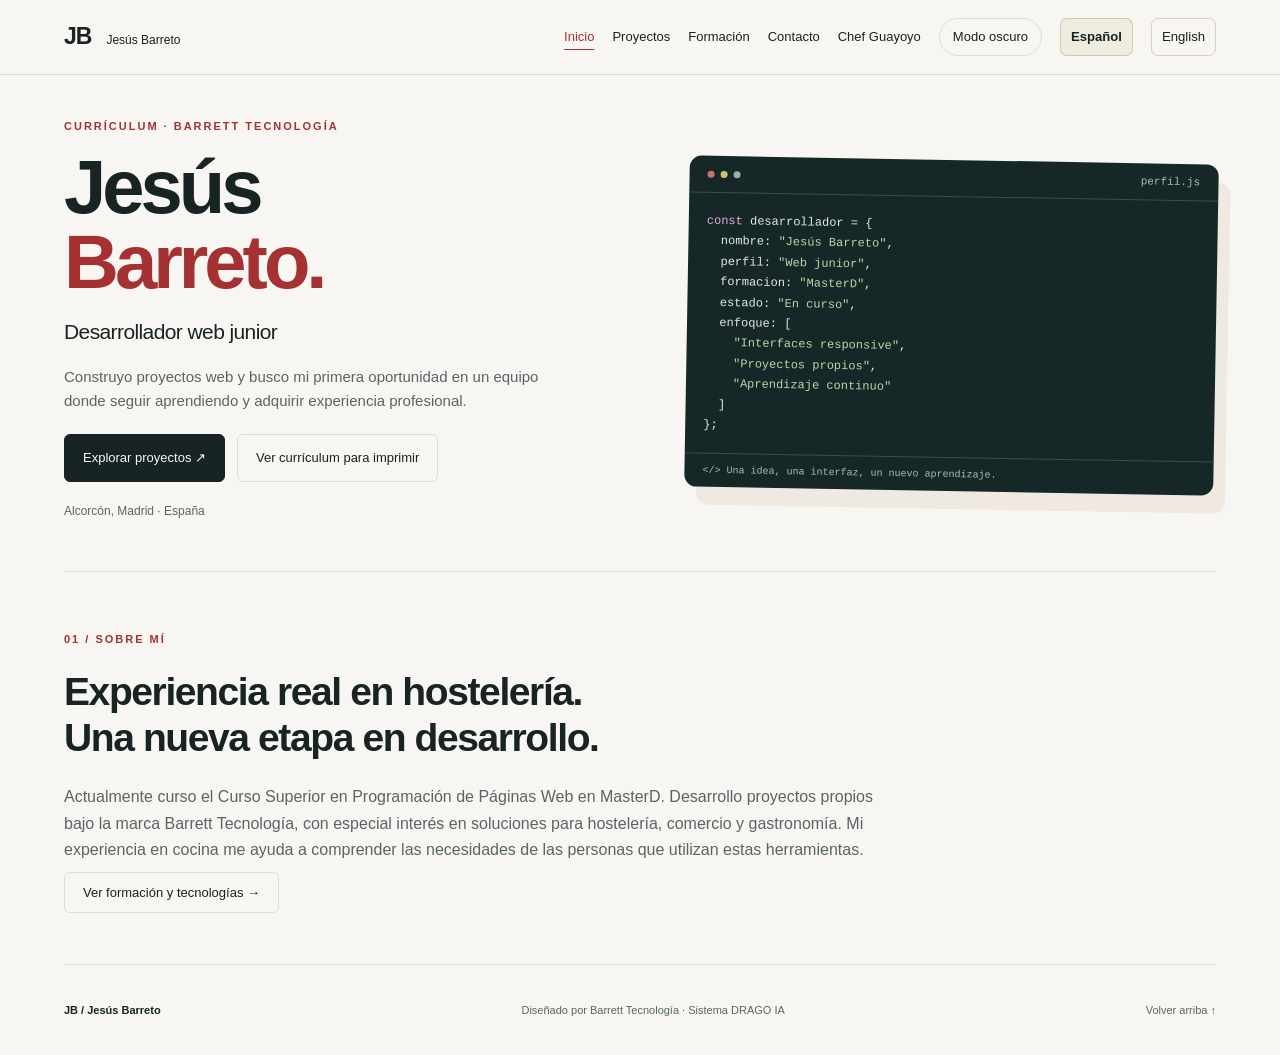
==== index.html @ d933fc87 "Add files via upload" ====
<!doctype html>
<html lang="es">
<head>
<meta charset="utf-8"><meta name="viewport" content="width=device-width,initial-scale=1">
<meta name="description" content="Currículum de Jesús Barreto, desarrollador web junior en formación. Proyectos web de Barrett Tecnología.">
<title>Inicio | Jesús Barreto</title>
<link rel="stylesheet" href="barrett.css"><script src="app.js" defer></script>
</head>
<body>
<header class="header"><a class="brand" href="index.html" aria-label="Volver al inicio">JB<span>Jesús Barreto</span></a><nav aria-label="Principal"><a href="index.html" aria-current="page">Inicio</a><a href="proyectos.html">Proyectos</a><a href="formacion.html">Formación</a><a href="contacto.html">Contacto</a><a href="chef-guayoyo.html">Chef Guayoyo</a><button id="tema" type="button" aria-pressed="false">Modo oscuro</button><span class="language-current" lang="es" aria-current="true">Español</span><a class="language-switch" href="en/index.html" lang="en" hreflang="en" aria-label="Switch to English">English</a></nav></header>
<main id="inicio">
<section class="hero"><div><p class="eyebrow">CURRÍCULUM · BARRETT TECNOLOGÍA</p><h1>Jesús<br><span>Barreto.</span></h1><p class="role">Desarrollador web junior</p><p class="intro">Construyo proyectos web y busco mi primera oportunidad en un equipo donde seguir aprendiendo y adquirir experiencia profesional.</p><div class="actions"><a class="button primary" href="proyectos.html">Explorar proyectos <span aria-hidden="true">↗</span></a><a href="curriculum-completo.html" class="button">Ver currículum para imprimir</a></div><p class="location">Alcorcón, Madrid · España</p></div><aside class="code" aria-label="Resumen del perfil en formato de código"><div class="code-top"><span></span><span></span><span></span><p>perfil.js</p></div><pre><code><span class="purple">const</span> desarrollador = {
  nombre: <span class="green">"Jesús Barreto"</span>,
  perfil: <span class="green">"Web junior"</span>,
  formacion: <span class="green">"MasterD"</span>,
  estado: <span class="green">"En curso"</span>,
  enfoque: [
    <span class="green">"Interfaces responsive"</span>,
    <span class="green">"Proyectos propios"</span>,
    <span class="green">"Aprendizaje continuo"</span>
  ]
};</code></pre><div class="code-bottom">&lt;/&gt; Una idea, una interfaz, un nuevo aprendizaje.</div></aside></section>
<section class="about section" aria-labelledby="perfil"><p class="eyebrow">01 / SOBRE MÍ</p><h2 id="perfil">Experiencia real en hostelería.<br>Una nueva etapa en desarrollo.</h2><p>Actualmente curso el Curso Superior en Programación de Páginas Web en MasterD. Desarrollo proyectos propios bajo la marca Barrett Tecnología, con especial interés en soluciones para hostelería, comercio y gastronomía. Mi experiencia en cocina me ayuda a comprender las necesidades de las personas que utilizan estas herramientas.</p><a href="formacion.html" class="button">Ver formación y tecnologías →</a></section>
</main><footer><strong>JB / Jesús Barreto</strong><p>Diseñado por Barrett Tecnología · Sistema DRAGO IA</p><a href="#inicio">Volver arriba ↑</a></footer>
<dialog id="project-dialog" aria-labelledby="dialog-title"><div class="dialog-toolbar"><span>EXPLORAR PROYECTO</span><button type="button" id="ampliar-proyecto" aria-pressed="false">Ampliar ↗</button><button type="button" id="cerrar-proyecto" aria-label="Cerrar detalles del proyecto">Cerrar ×</button></div><div id="dialog-content"></div></dialog></body></html>
---- barrett.css ----
:root{--bg:#f7f6f2;--surface:#fff;--text:#182323;--muted:#596565;--line:#d9dfda;--accent:#a63132;--soft:#f0e9e2}*{box-sizing:border-box}html{scroll-behavior:smooth;scroll-padding-top:90px}body{margin:0;background:var(--bg);color:var(--text);font-family:Arial,Helvetica,sans-serif;line-height:1.65}body.dark{--bg:#101818;--surface:#192323;--text:#f1f2eb;--muted:#b5c2bf;--line:#354543;--accent:#ff9290;--soft:#253331}a{color:inherit;text-decoration:none}button{font:inherit;cursor:pointer}a:focus-visible,button:focus-visible{outline:3px solid var(--accent);outline-offset:5px}.header{position:sticky;top:0;z-index:10;background:var(--bg);border-bottom:1px solid var(--line);display:flex;align-items:center;justify-content:space-between;padding:18px max(5vw,20px)}.brand{font-size:23px;font-weight:800;letter-spacing:-1px}.brand span{font-size:12px;font-weight:400;letter-spacing:0;margin-left:15px}nav{display:flex;align-items:center;gap:26px;font-size:13px}nav button{background:transparent;border:1px solid var(--line);border-radius:30px;padding:7px 13px;color:var(--text)}main,footer{width:min(1160px,90%);margin:auto}.hero{display:grid;grid-template-columns:1.15fr 1fr;gap:70px;align-items:center;padding:85px 0 75px}.eyebrow{font-size:11px;letter-spacing:2px;font-weight:700;color:var(--accent);margin:0 0 20px}h1{font-size:clamp(64px,8vw,104px);line-height:.98;letter-spacing:-6px;margin:0 0 24px}h1 span{color:var(--accent)}.role{font-size:24px;letter-spacing:-.6px;margin:0 0 16px}.intro{font-size:17px;max-width:480px;color:var(--muted)}.actions{display:flex;gap:12px;flex-wrap:wrap;margin:27px 0}.button{border:1px solid var(--line);padding:12px 18px;border-radius:6px;color:var(--text);background:transparent;font-size:13px}.primary{background:var(--text);color:var(--bg);border-color:var(--text)}.location{font-size:12px;color:var(--muted)}.code{background:#152827;color:#e5e9df;border-radius:12px;box-shadow:12px 18px 0 var(--soft);transform:rotate(1deg);overflow:hidden}.code-top{display:flex;gap:6px;align-items:center;padding:12px 18px;border-bottom:1px solid #36504a}.code-top span{width:7px;height:7px;background:#be7770;border-radius:50%}.code-top span:nth-child(2){background:#d4bc75}.code-top span:nth-child(3){background:#90b69d}.code-top p{font:11px monospace;margin:0 0 0 auto;color:#a7bdb6}.code pre{font:clamp(11px,1.15vw,14px)/1.95 monospace;padding:24px;margin:0;overflow:auto}.purple{color:#e4acda}.green{color:#b6d8a9}.code-bottom{padding:14px 24px;font:10px monospace;color:#a7bdb6;border-top:1px solid #36504a}.section{padding:58px 0;border-top:1px solid var(--line)}h2{font-size:clamp(27px,3.3vw,39px);line-height:1.2;letter-spacing:-1.4px;margin:0 0 22px}h3{font-size:19px;line-height:1.35;margin:0 0 12px}.about>p:not(.eyebrow){max-width:820px;color:var(--muted)}.section-head{display:flex;justify-content:space-between;align-items:end;gap:20px;margin-bottom:25px}.section-head>p{font-size:13px;color:var(--muted)}.projects{display:grid;grid-template-columns:repeat(3,1fr);gap:22px}.project{background:var(--surface);border:1px solid var(--line);border-radius:10px;overflow:hidden;transition:transform .2s}.project:hover{transform:translateY(-5px)}.project-art{height:190px;padding:24px;overflow:hidden}.project-art>span{display:block;font-size:9px;letter-spacing:2px}.project-art>strong{display:block;font-size:26px;letter-spacing:-1px;margin:8px 0}.restaurant{background:#223c38;color:#e5e6bc}.tables{display:flex;gap:7px;margin-top:20px}.tables i{font:10px monospace;border:1px solid #78958b;padding:9px;border-radius:4px}.recipes{background:#eadcc6;color:#65342a}.recipe-lines{display:flex;gap:12px;margin-top:17px}.recipe-lines i{display:block;width:65px;height:47px;border-radius:50% 50% 10px 10px;background:#b08757}.recipe-lines i:nth-child(2){background:#88906a}.recipe-lines i:nth-child(3){background:#ba7160}.player{background:#312e47;color:#e4d7f6}.bars{display:flex;align-items:center;height:58px;gap:8px}.bars i{width:11px;border-radius:3px;height:30px;background:#b7a5da}.bars i:nth-child(3n){height:55px}.bars i:nth-child(2n){height:16px}.project-content{padding:22px}.label{font-size:9px;letter-spacing:1px;color:var(--muted);min-height:28px}.project-content>p:not(.label){font-size:13px;color:var(--muted)}.tags{padding:0;list-style:none;display:flex;gap:6px;flex-wrap:wrap;margin:20px 0 0}.tags li{border:1px solid var(--line);border-radius:4px;padding:3px 7px;font-size:10px}.skills{display:grid;grid-template-columns:1fr 1fr;gap:80px}.skills p{font-size:14px;color:var(--muted)}.skill-groups>div+div{margin-top:22px}.skill-groups h3{font-size:16px;margin-bottom:3px}.skill-groups p{margin:0}.study{display:flex;align-items:start;gap:24px;border-top:1px solid var(--line);padding-top:25px;margin-top:30px}.status{font-size:11px;background:var(--soft);padding:5px 12px;border-radius:30px;white-space:nowrap}.study p{margin:0;color:var(--muted)}.contact{padding-bottom:65px}.contact>p:not(.eyebrow){max-width:600px;color:var(--muted)}dl{display:grid;grid-template-columns:repeat(3,1fr);gap:20px;margin:35px 0}dt{font-size:11px;text-transform:uppercase;letter-spacing:1px;color:var(--muted)}dd{margin:5px 0;font-size:14px}.note{font-size:11px}footer{border-top:1px solid var(--line);padding:25px 0;display:flex;justify-content:space-between;gap:20px;align-items:center;font-size:11px;color:var(--muted)}footer strong{color:var(--text)}@media(max-width:850px){.hero{gap:35px}.projects{grid-template-columns:1fr}.project{display:grid;grid-template-columns:1fr 1.3fr}.project-art{height:100%}.skills{gap:30px}.brand span{display:none}}@media(max-width:600px){nav{gap:12px;font-size:11px}.header{padding:14px 5%}nav button{font-size:10px}.hero{grid-template-columns:1fr;padding:50px 0;gap:35px}h1{letter-spacing:-4px}.code{transform:none}.code pre{font-size:12px}.section{padding:40px 0}.section-head{display:block}.project{display:block}.project-art{height:175px}.skills{grid-template-columns:1fr}.study{gap:14px}dl{grid-template-columns:1fr}footer{display:block}.contact h2{font-size:32px}}@media(prefers-reduced-motion:reduce){html{scroll-behavior:auto}*{transition:none!important}}@media print{body,body.dark{--bg:white;--surface:white;--text:#111;--muted:#444;--line:#ccc;--accent:#80302e;background:white;color:#111;font-size:10pt}.header,.actions,.code,.project-art,.note,footer{display:none}main{width:100%}.hero{display:block;padding:0 0 12px}h1{font-size:32pt;letter-spacing:-1px}h1 br{display:none}h1 span:before{content:' '}.role{font-size:16pt}.intro{max-width:none;font-size:10pt}.eyebrow{font-size:8pt;margin-bottom:7px}.section{padding:13px 0;break-inside:avoid}h2{font-size:16pt;margin-bottom:10px}h3{font-size:12pt}.projects{display:block}.project{border:0;display:block}.project-content{padding:5px 0}.label{min-height:0;margin:0}.project-content>p:not(.label){font-size:9pt;margin:4px 0}.tags{margin:5px 0}.skills{gap:25px}.skills p{font-size:9pt}.study{margin:10px 0 0;padding-top:10px}dl{margin:12px 0}.contact{padding-bottom:0}@page{margin:15mm}}

.contact dd a{color:var(--accent);text-decoration:underline;text-underline-offset:4px}

.contact dd{overflow-wrap:anywhere}

.echoes{position:relative;background:radial-gradient(circle at 80% 80%,#3d4e83,transparent 55%),#101a30;color:#dee6ff}.orbit-planet{width:85px;height:85px;border-radius:50%;background:radial-gradient(circle at 30% 25%,#b8e2df,#527d95 40%,#152944 75%);box-shadow:0 0 25px #8fc8eb44;position:absolute;right:28px;bottom:-22px}.projects{grid-template-columns:repeat(2,minmax(0,1fr))}@media(max-width:850px){.projects{grid-template-columns:1fr}}

.drago-ai{background:radial-gradient(ellipse at 90% 100%,#852c38,transparent 65%),#201b24;color:#f4d3b3}.ai-flow{font:10px monospace;letter-spacing:1px;border-top:1px solid #976263;padding-top:18px;margin-top:24px}

.reservas{background:linear-gradient(135deg,#512c30,#8a393c);color:#f3d8a4}.reservation-preview{font:10px monospace;letter-spacing:1px;border:1px solid #c39b6c;border-radius:5px;padding:12px;margin-top:19px}
/* Tarjetas resumidas y detalles al frente mediante dialog nativo. */
.project{display:flex;flex-direction:column}.project-art{flex-shrink:0}.project-content{display:flex;flex-direction:column;flex:1}.project-details{display:none}.project-open{margin-top:24px;width:100%;text-align:left;display:flex;justify-content:space-between;background:var(--text);color:var(--bg);border-color:var(--text)}.project-open:hover{background:var(--accent);border-color:var(--accent);color:var(--surface)}.tags{margin-top:auto;padding-top:15px}.access{background:linear-gradient(135deg,#153b49,#2c6b69);color:#d5f3db}.access-symbol{font:10px monospace;letter-spacing:1px;border:1px solid #84b7ad;padding:12px;border-radius:5px;margin-top:19px}body.modal-open{overflow:hidden}#project-dialog{z-index:10000;width:min(850px,calc(100% - 28px));max-height:88dvh;padding:0;border:1px solid var(--line);border-radius:16px;background:var(--surface);color:var(--text);box-shadow:0 25px 100px #0006;overflow:auto;overscroll-behavior:contain}#project-dialog::backdrop{background:#071519b8;backdrop-filter:blur(7px)}.dialog-toolbar{position:sticky;top:0;z-index:1;display:flex;align-items:center;justify-content:space-between;padding:14px 24px;background:var(--surface);border-bottom:1px solid var(--line)}.dialog-toolbar span{font-size:10px;letter-spacing:1.5px;color:var(--muted)}.dialog-toolbar button{border:1px solid var(--line);background:var(--bg);color:var(--text);padding:7px 14px;border-radius:30px}.dialog-toolbar button:focus-visible{outline:3px solid var(--accent);outline-offset:2px}#dialog-content .project-art{height:180px}#dialog-content .project-content{padding:28px 34px}#dialog-content h3{font-size:30px;letter-spacing:-1px}#dialog-content .label{min-height:0}#dialog-content .project-content>p:not(.label){font-size:15px}#dialog-content .project-details{display:block}#dialog-content h4{font-size:17px;margin:22px 0 12px}.feature-list{padding-left:20px;color:var(--muted);font-size:14px}.feature-list li{padding:5px 0}#dialog-content .tags{margin-top:12px}#dialog-content .tags li{font-size:12px}#dialog-content .orbit-planet{bottom:-15px}@media(max-width:850px) and (min-width:601px){.project{display:grid;grid-template-columns:1fr 1.3fr}.project-art{min-height:220px}}@media(max-width:600px){.dialog-toolbar{padding:12px 16px}#dialog-content .project-content{padding:22px}#dialog-content h3{font-size:25px}}@media print{.project{display:block;break-inside:avoid}.project-details{display:block}.project-open,#project-dialog{display:none!important}.feature-list{font-size:9pt}.feature-list li{padding:0}.tags{padding-top:0}body.modal-open{overflow:visible}}

.brasas{background:radial-gradient(ellipse at 75% 100%,#b46c36,transparent 65%),#382624;color:#f6dbb4}.brasas-preview{font:10px monospace;letter-spacing:1px;border-top:1px solid #ba8c65;margin-top:22px;padding-top:15px}

.project-art.project-screenshot{padding:0;height:auto;min-height:0;aspect-ratio:3/2;background:#110f0d;overflow:hidden}.project-screenshot img{display:block;width:100%;height:100%;object-fit:contain}#dialog-content .project-art.project-screenshot{height:auto;aspect-ratio:3/2}#dialog-content .project-screenshot img{max-height:55dvh;object-fit:contain}@media print{.project-art.project-screenshot{display:none}}
/* Presentación compacta y tres proyectos por fila. */
.hero{gap:42px;padding:42px 0 38px;grid-template-columns:1.1fr 1fr}
h1{font-size:clamp(54px,6vw,76px);letter-spacing:-4px;margin-bottom:16px}
.role{font-size:21px;margin-bottom:12px}.intro{font-size:15px}.hero .eyebrow{margin-bottom:15px}.hero .actions{margin:20px 0}.code pre{padding:18px;font-size:12px;line-height:1.7}.code-bottom{padding:11px 18px}.projects{grid-template-columns:repeat(3,minmax(0,1fr));gap:20px}.project{display:flex;min-width:0}.project-content{padding:18px}.project-content h3{font-size:18px}.project-content>p:not(.label){font-size:12px}.project-open{font-size:12px;padding:11px 12px}.project-art{height:160px}.project-art>strong{font-size:23px}.project-art.project-screenshot{height:auto;aspect-ratio:3/2}
#project-dialog{width:var(--project-card-width,360px);max-width:calc(100vw - 28px);max-height:88dvh;border-radius:10px}#dialog-content .project-content{padding:18px}#dialog-content h3{font-size:22px}#dialog-content .project-content>p:not(.label){font-size:13px}#dialog-content .feature-list{font-size:12px}#dialog-content h4{font-size:15px}.dialog-toolbar{padding:11px 14px}.dialog-toolbar span{font-size:8px;letter-spacing:1px}.dialog-toolbar button{font-size:12px;padding:5px 10px}
@media(max-width:980px){.projects{grid-template-columns:repeat(2,minmax(0,1fr))}.project{display:flex}.project-art{min-height:0}.hero{gap:28px}.code pre{font-size:11px}}
@media(max-width:600px){.projects{grid-template-columns:1fr}.hero{grid-template-columns:1fr;padding:30px 0;gap:25px}h1{font-size:58px}.code pre{font-size:11px}.project-content{padding:20px}.project-content>p:not(.label){font-size:13px}.project-art{height:160px}}
@media print{.hero{display:block;padding:0 0 12px}h1{font-size:32pt}.projects,.project{display:block}.project-art{display:none}.project-content{padding:5px 0}.project-content>p:not(.label){font-size:9pt}}

.dialog-toolbar{gap:8px}.dialog-toolbar>span{margin-right:auto}#project-dialog.expanded{width:min(1080px,calc(100vw - 28px));max-height:94dvh}#project-dialog.expanded #dialog-content .project-content{padding:28px}#project-dialog.expanded #dialog-content h3{font-size:30px}#project-dialog.expanded #dialog-content .project-content>p:not(.label){font-size:16px}#project-dialog.expanded #dialog-content .feature-list{font-size:15px}#project-dialog.expanded #dialog-content .project-art.project-screenshot{aspect-ratio:auto;height:auto}#project-dialog.expanded #dialog-content .project-screenshot img{height:auto;max-height:64dvh}#ampliar-proyecto[aria-pressed="true"]{border-color:var(--accent);color:var(--accent)}@media(max-width:600px){.dialog-toolbar>span{display:none}.dialog-toolbar{justify-content:flex-end}#project-dialog.expanded{width:calc(100vw - 8px);max-width:calc(100vw - 8px);max-height:98dvh}#project-dialog.expanded #dialog-content .project-content{padding:20px}}

[hidden]{display:none!important}nav a[aria-current="page"]{color:var(--accent);text-decoration:underline;text-underline-offset:8px}main{min-height:calc(100dvh - 170px)}.project-pagination{display:flex;align-items:center;justify-content:center;gap:22px;margin:28px 0 0}.project-pagination p{font-size:12px;color:var(--muted)}button:disabled{opacity:.35;cursor:default}.projects>.project .project-content>p:not(.label){display:-webkit-box;-webkit-line-clamp:3;-webkit-box-orient:vertical;overflow:hidden}@media(max-width:600px){.header{flex-wrap:wrap;gap:10px}nav{width:100%;justify-content:space-between;gap:8px}.project-pagination{gap:12px}.project-pagination .button{font-size:11px;padding:9px}.hero{padding-top:25px}}@media print{.project-pagination{display:none}.projects>.project .project-content>p:not(.label){display:block;overflow:visible}}

.chef-title{font-size:clamp(32px,4vw,48px);line-height:1.1;letter-spacing:-1.5px}.chef-profile{max-width:900px;color:var(--muted);font-size:14px}.chef-tabs{display:flex;gap:10px;margin:28px 0 24px;border-bottom:1px solid var(--line);padding-bottom:14px}.chef-tabs button{padding:10px 18px;border:1px solid var(--line);border-radius:6px;color:var(--text);background:var(--surface)}.chef-tabs button[aria-selected="true"]{background:var(--text);color:var(--bg)}.chef-jobs{display:grid;grid-template-columns:repeat(2,minmax(0,1fr));gap:18px 28px}.chef-job{border-bottom:1px solid var(--line);padding-bottom:12px}.chef-job h3{font-size:16px;margin-bottom:5px}.chef-job p{font-size:12px;color:var(--muted);margin:5px 0}.chef-date{color:var(--accent)!important}.chef-pending{font-size:11px;color:var(--muted);margin-top:20px}.chef-columns{display:grid;grid-template-columns:1fr 1fr;gap:30px}nav{flex-wrap:wrap;gap:18px}@media(max-width:650px){.chef-jobs,.chef-columns{grid-template-columns:1fr}.chef-tabs{gap:6px}.chef-tabs button{font-size:12px;padding:9px}.header nav{gap:12px;justify-content:flex-start}}@media print{.chef-tabs{display:none}.chef-cv [role="tabpanel"][hidden]{display:block!important}}

.chef-tabs{flex-wrap:wrap}.certificate-grid{display:grid;grid-template-columns:repeat(3,minmax(0,1fr));gap:22px;perspective:1200px}.certificate-card{background:var(--surface);padding:16px;border:1px solid #b68b45;border-radius:12px;box-shadow:0 6px 0 #79532222,0 14px 24px #0002;transition:transform .25s,box-shadow .25s;display:flex;flex-direction:column}.certificate-card:hover{transform:translateY(-5px) rotateX(2deg);box-shadow:0 8px 0 #79532222,0 20px 30px #0003}.certificate-frame{background:#e6ded0;border:5px ridge #b79557;border-radius:3px;height:190px;padding:5px;display:flex;align-items:center;justify-content:center}.certificate-frame img{width:100%;height:100%;object-fit:contain;filter:contrast(1.08) brightness(1.04)}.certificate-card h3{font-size:16px;margin-top:18px}.certificate-card p,.certificate-intro{font-size:12px;color:var(--muted)}.certificate-card .button{margin-top:auto;background:var(--text);color:var(--bg)}#certificate-dialog{z-index:11000;width:min(920px,calc(100vw - 24px));max-height:92dvh;padding:0;background:var(--surface);color:var(--text);border:1px solid #b79557;border-radius:12px;overflow:auto}#certificate-dialog::backdrop{background:#071519cc;backdrop-filter:blur(8px)}#certificate-dialog .dialog-toolbar h2{font-size:16px;letter-spacing:0;margin:0 auto 0 0}#certificate-dialog .dialog-toolbar{flex-wrap:wrap}.certificate-view{padding:18px;background:#242321;overflow:auto;max-height:72dvh}.certificate-view img{display:block;max-width:100%;max-height:68dvh;width:auto;height:auto;margin:auto;filter:contrast(1.08) brightness(1.04)}#certificate-dialog.zoomed{width:calc(100vw - 12px);max-height:98dvh}#certificate-dialog.zoomed .certificate-view img{max-height:none;width:100%;max-width:1600px}#certificate-caption{padding:0 20px;font-size:12px}.sr-only{position:absolute;width:1px;height:1px;padding:0;margin:-1px;overflow:hidden;clip:rect(0,0,0,0);white-space:nowrap;border:0}@media(max-width:700px){.certificate-grid{grid-template-columns:1fr}.certificate-frame{height:210px}}@media print{#certificate-dialog{display:none}.certificate-card{box-shadow:none;transform:none}}

/* Retrato de Chef Guayoyo */
.chef-portrait{float:right;width:230px;max-width:38%;height:190px;object-fit:contain;object-position:center bottom;margin:0 0 20px 28px;filter:drop-shadow(0 10px 15px #0003)}
@media(max-width:600px){.chef-portrait{width:150px;height:125px;margin-left:12px}}
@media print{.chef-portrait{display:block!important;float:right;width:150px;height:120px;filter:none;break-inside:avoid}}

.editorial-course{margin-top:30px;padding-top:30px;border-top:1px solid #b99b6440}.editorial-course h3{font-size:clamp(1.35rem,3vw,1.85rem);line-height:1.22;letter-spacing:-.025em}.editorial-course p{line-height:1.7;max-width:70ch}.course-editorial{margin-top:22px;padding:24px;border:1px solid #b99b6460;border-radius:12px}.course-editorial li{margin-bottom:10px;line-height:1.55}@media print{.course-documents{display:none}}

.language-switch,.language-current{font-size:.82rem;padding:7px 10px;border:1px solid #9c834855;border-radius:7px;white-space:nowrap}.language-current{font-weight:700;background:#bca76c22}.header nav{flex-wrap:wrap}@media print{.language-switch,.language-current{display:none}}
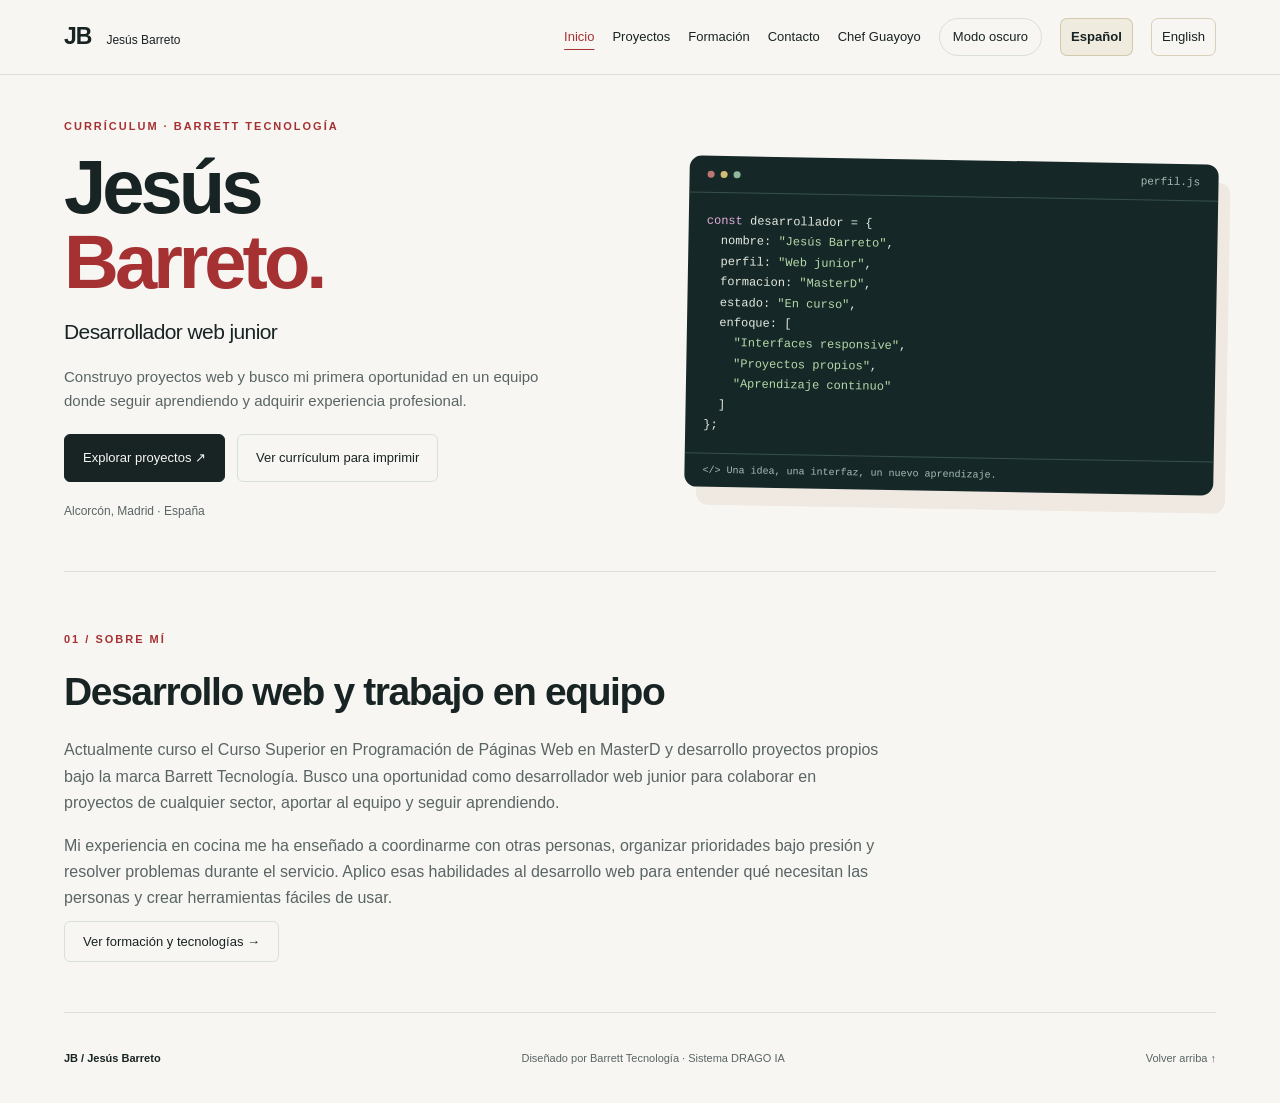
==== commit f01a0408: "Actualizar perfil y currículum imprimible en español e inglés" ====
--- a/index.html
+++ b/index.html
@@ -1,15 +1,90 @@
 <!doctype html>
 <html lang="es">
 <head>
-<meta charset="utf-8"><meta name="viewport" content="width=device-width,initial-scale=1">
-<meta name="description" content="Currículum de Jesús Barreto, desarrollador web junior en formación. Proyectos web de Barrett Tecnología.">
-<title>Inicio | Jesús Barreto</title>
-<link rel="stylesheet" href="barrett.css"><script src="app.js" defer></script>
+  <meta charset="utf-8">
+  <meta name="viewport" content="width=device-width, initial-scale=1">
+  <meta
+    name="description"
+    content="Currículum de Jesús Barreto, desarrollador web junior en formación. Proyectos web de Barrett Tecnología."
+  >
+  <title>Inicio | Jesús Barreto</title>
+  <link rel="stylesheet" href="barrett.css">
+  <script src="app.js" defer></script>
 </head>
 <body>
-<header class="header"><a class="brand" href="index.html" aria-label="Volver al inicio">JB<span>Jesús Barreto</span></a><nav aria-label="Principal"><a href="index.html" aria-current="page">Inicio</a><a href="proyectos.html">Proyectos</a><a href="formacion.html">Formación</a><a href="contacto.html">Contacto</a><a href="chef-guayoyo.html">Chef Guayoyo</a><button id="tema" type="button" aria-pressed="false">Modo oscuro</button><span class="language-current" lang="es" aria-current="true">Español</span><a class="language-switch" href="en/index.html" lang="en" hreflang="en" aria-label="Switch to English">English</a></nav></header>
-<main id="inicio">
-<section class="hero"><div><p class="eyebrow">CURRÍCULUM · BARRETT TECNOLOGÍA</p><h1>Jesús<br><span>Barreto.</span></h1><p class="role">Desarrollador web junior</p><p class="intro">Construyo proyectos web y busco mi primera oportunidad en un equipo donde seguir aprendiendo y adquirir experiencia profesional.</p><div class="actions"><a class="button primary" href="proyectos.html">Explorar proyectos <span aria-hidden="true">↗</span></a><a href="curriculum-completo.html" class="button">Ver currículum para imprimir</a></div><p class="location">Alcorcón, Madrid · España</p></div><aside class="code" aria-label="Resumen del perfil en formato de código"><div class="code-top"><span></span><span></span><span></span><p>perfil.js</p></div><pre><code><span class="purple">const</span> desarrollador = {
+  <!-- BLOQUE 01 — Cabecera y navegación -->
+  <header class="header">
+    <a class="brand" href="index.html" aria-label="Volver al inicio">
+      JB<span>Jesús Barreto</span>
+    </a>
+
+    <nav aria-label="Principal">
+      <a href="index.html" aria-current="page">Inicio</a>
+      <a href="proyectos.html">Proyectos</a>
+      <a href="formacion.html">Formación</a>
+      <a href="contacto.html">Contacto</a>
+      <a href="chef-guayoyo.html">Chef Guayoyo</a>
+
+      <button id="tema" type="button" aria-pressed="false">
+        Modo oscuro
+      </button>
+
+      <span class="language-current" lang="es" aria-current="true">
+        Español
+      </span>
+
+      <a
+        class="language-switch"
+        href="en/index.html"
+        lang="en"
+        hreflang="en"
+        aria-label="Switch to English"
+      >
+        English
+      </a>
+    </nav>
+  </header>
+
+  <main id="inicio">
+    <!-- BLOQUE 02 — Presentación profesional -->
+    <section class="hero">
+      <div>
+        <p class="eyebrow">CURRÍCULUM · BARRETT TECNOLOGÍA</p>
+
+        <h1>
+          Jesús<br>
+          <span>Barreto.</span>
+        </h1>
+
+        <p class="role">Desarrollador web junior</p>
+
+        <p class="intro">
+          Construyo proyectos web y busco mi primera oportunidad en un equipo
+          donde seguir aprendiendo y adquirir experiencia profesional.
+        </p>
+
+        <div class="actions">
+          <a class="button primary" href="proyectos.html">
+            Explorar proyectos <span aria-hidden="true">↗</span>
+          </a>
+
+          <a class="button" href="curriculum-completo.html">
+            Ver currículum para imprimir
+          </a>
+        </div>
+
+        <p class="location">Alcorcón, Madrid · España</p>
+      </div>
+
+      <aside class="code" aria-label="Resumen del perfil en formato de código">
+        <div class="code-top">
+          <span></span>
+          <span></span>
+          <span></span>
+          <p>perfil.js</p>
+        </div>
+
+        <pre><code><span class="purple">const</span> desarrollador = {
   nombre: <span class="green">"Jesús Barreto"</span>,
   perfil: <span class="green">"Web junior"</span>,
   formacion: <span class="green">"MasterD"</span>,
@@ -19,7 +94,65 @@
     <span class="green">"Proyectos propios"</span>,
     <span class="green">"Aprendizaje continuo"</span>
   ]
-};</code></pre><div class="code-bottom">&lt;/&gt; Una idea, una interfaz, un nuevo aprendizaje.</div></aside></section>
-<section class="about section" aria-labelledby="perfil"><p class="eyebrow">01 / SOBRE MÍ</p><h2 id="perfil">Experiencia real en hostelería.<br>Una nueva etapa en desarrollo.</h2><p>Actualmente curso el Curso Superior en Programación de Páginas Web en MasterD. Desarrollo proyectos propios bajo la marca Barrett Tecnología, con especial interés en soluciones para hostelería, comercio y gastronomía. Mi experiencia en cocina me ayuda a comprender las necesidades de las personas que utilizan estas herramientas.</p><a href="formacion.html" class="button">Ver formación y tecnologías →</a></section>
-</main><footer><strong>JB / Jesús Barreto</strong><p>Diseñado por Barrett Tecnología · Sistema DRAGO IA</p><a href="#inicio">Volver arriba ↑</a></footer>
-<dialog id="project-dialog" aria-labelledby="dialog-title"><div class="dialog-toolbar"><span>EXPLORAR PROYECTO</span><button type="button" id="ampliar-proyecto" aria-pressed="false">Ampliar ↗</button><button type="button" id="cerrar-proyecto" aria-label="Cerrar detalles del proyecto">Cerrar ×</button></div><div id="dialog-content"></div></dialog></body></html>+};</code></pre>
+
+        <div class="code-bottom">
+          &lt;/&gt; Una idea, una interfaz, un nuevo aprendizaje.
+        </div>
+      </aside>
+    </section>
+
+    <!-- BLOQUE 03 — Sobre mí -->
+    <section class="about section" aria-labelledby="perfil">
+      <p class="eyebrow">01 / SOBRE MÍ</p>
+      <h2 id="perfil">Desarrollo web y trabajo en equipo</h2>
+
+      <p>
+        Actualmente curso el Curso Superior en Programación de Páginas Web en
+        MasterD y desarrollo proyectos propios bajo la marca Barrett Tecnología.
+        Busco una oportunidad como desarrollador web junior para colaborar en
+        proyectos de cualquier sector, aportar al equipo y seguir aprendiendo.
+      </p>
+
+      <p>
+        Mi experiencia en cocina me ha enseñado a coordinarme con otras personas,
+        organizar prioridades bajo presión y resolver problemas durante el
+        servicio. Aplico esas habilidades al desarrollo web para entender qué
+        necesitan las personas y crear herramientas fáciles de usar.
+      </p>
+
+      <a class="button" href="formacion.html">
+        Ver formación y tecnologías →
+      </a>
+    </section>
+  </main>
+
+  <!-- BLOQUE 04 — Pie de página -->
+  <footer>
+    <strong>JB / Jesús Barreto</strong>
+    <p>Diseñado por Barrett Tecnología · Sistema DRAGO IA</p>
+    <a href="#inicio">Volver arriba ↑</a>
+  </footer>
+
+  <!-- BLOQUE 05 — Ventana de detalles del proyecto -->
+  <dialog id="project-dialog" aria-labelledby="dialog-title">
+    <div class="dialog-toolbar">
+      <span>EXPLORAR PROYECTO</span>
+
+      <button type="button" id="ampliar-proyecto" aria-pressed="false">
+        Ampliar ↗
+      </button>
+
+      <button
+        type="button"
+        id="cerrar-proyecto"
+        aria-label="Cerrar detalles del proyecto"
+      >
+        Cerrar ×
+      </button>
+    </div>
+
+    <div id="dialog-content"></div>
+  </dialog>
+</body>
+</html>
